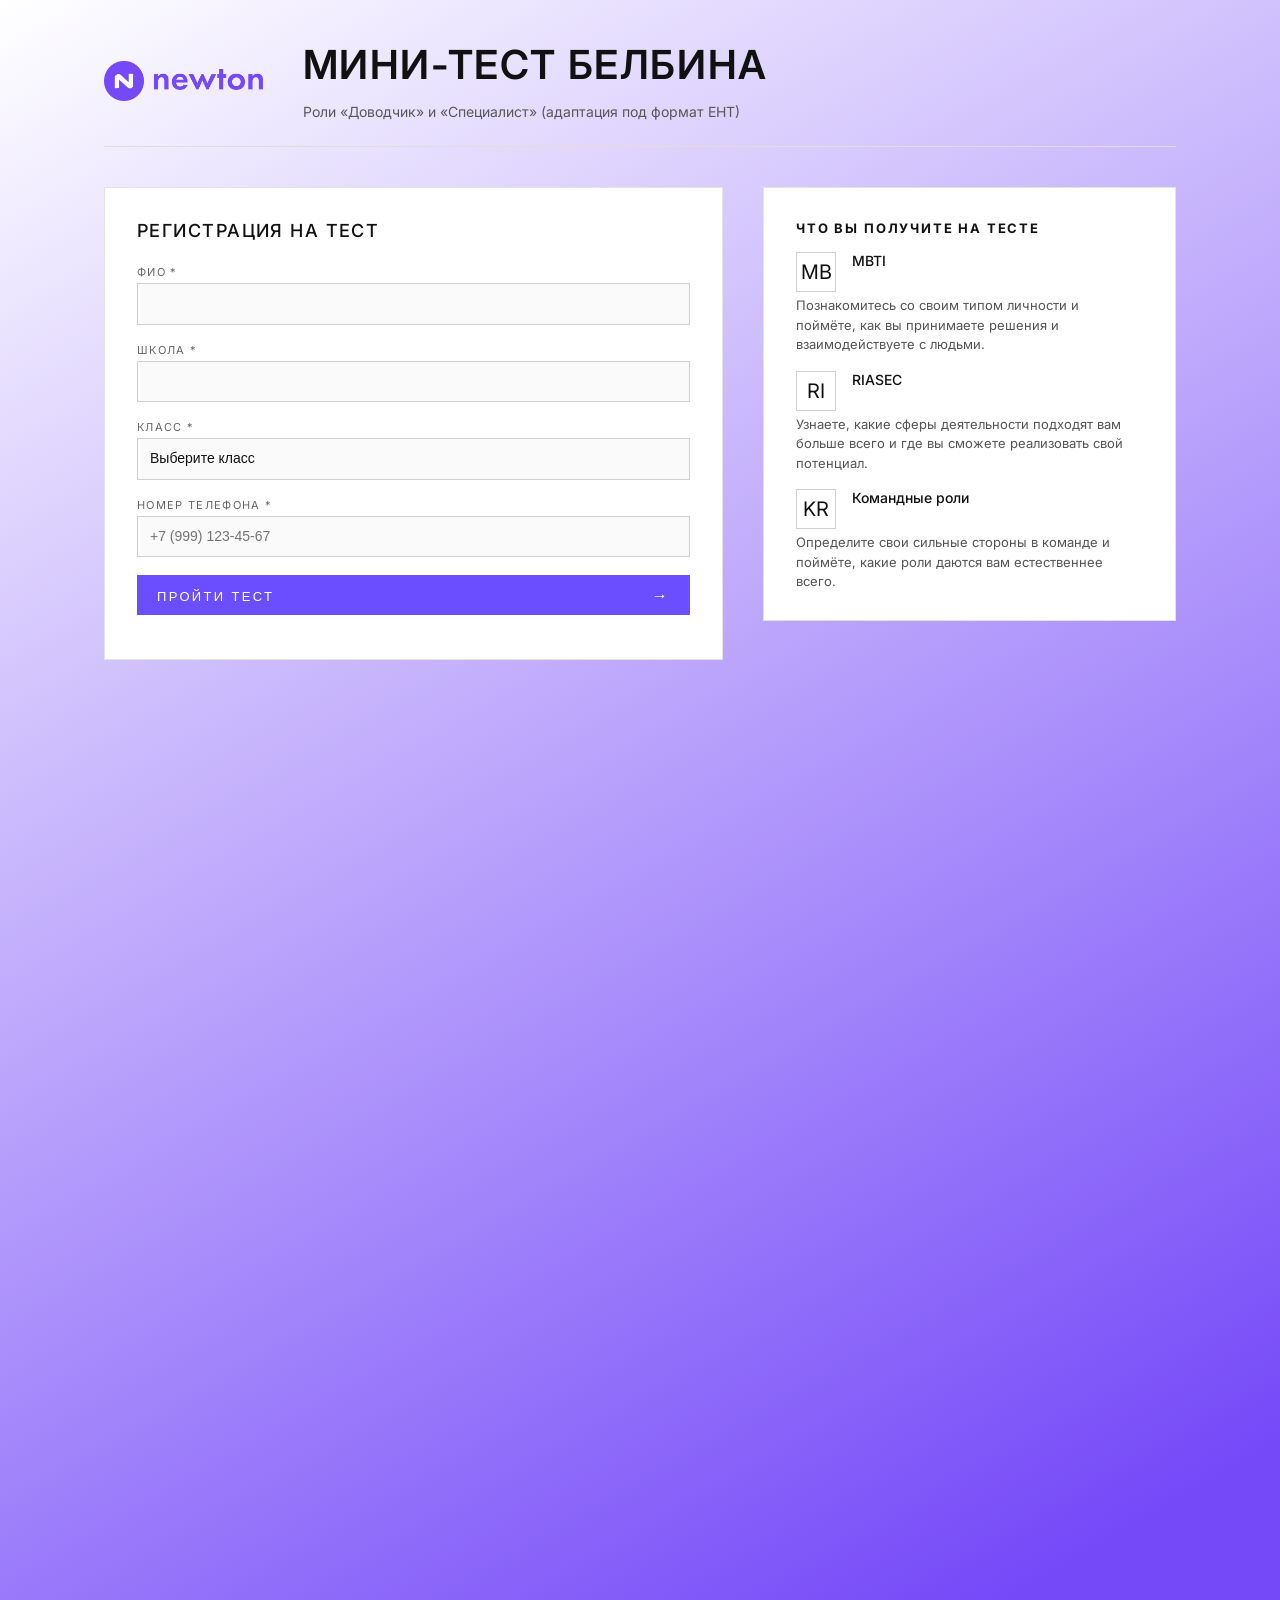
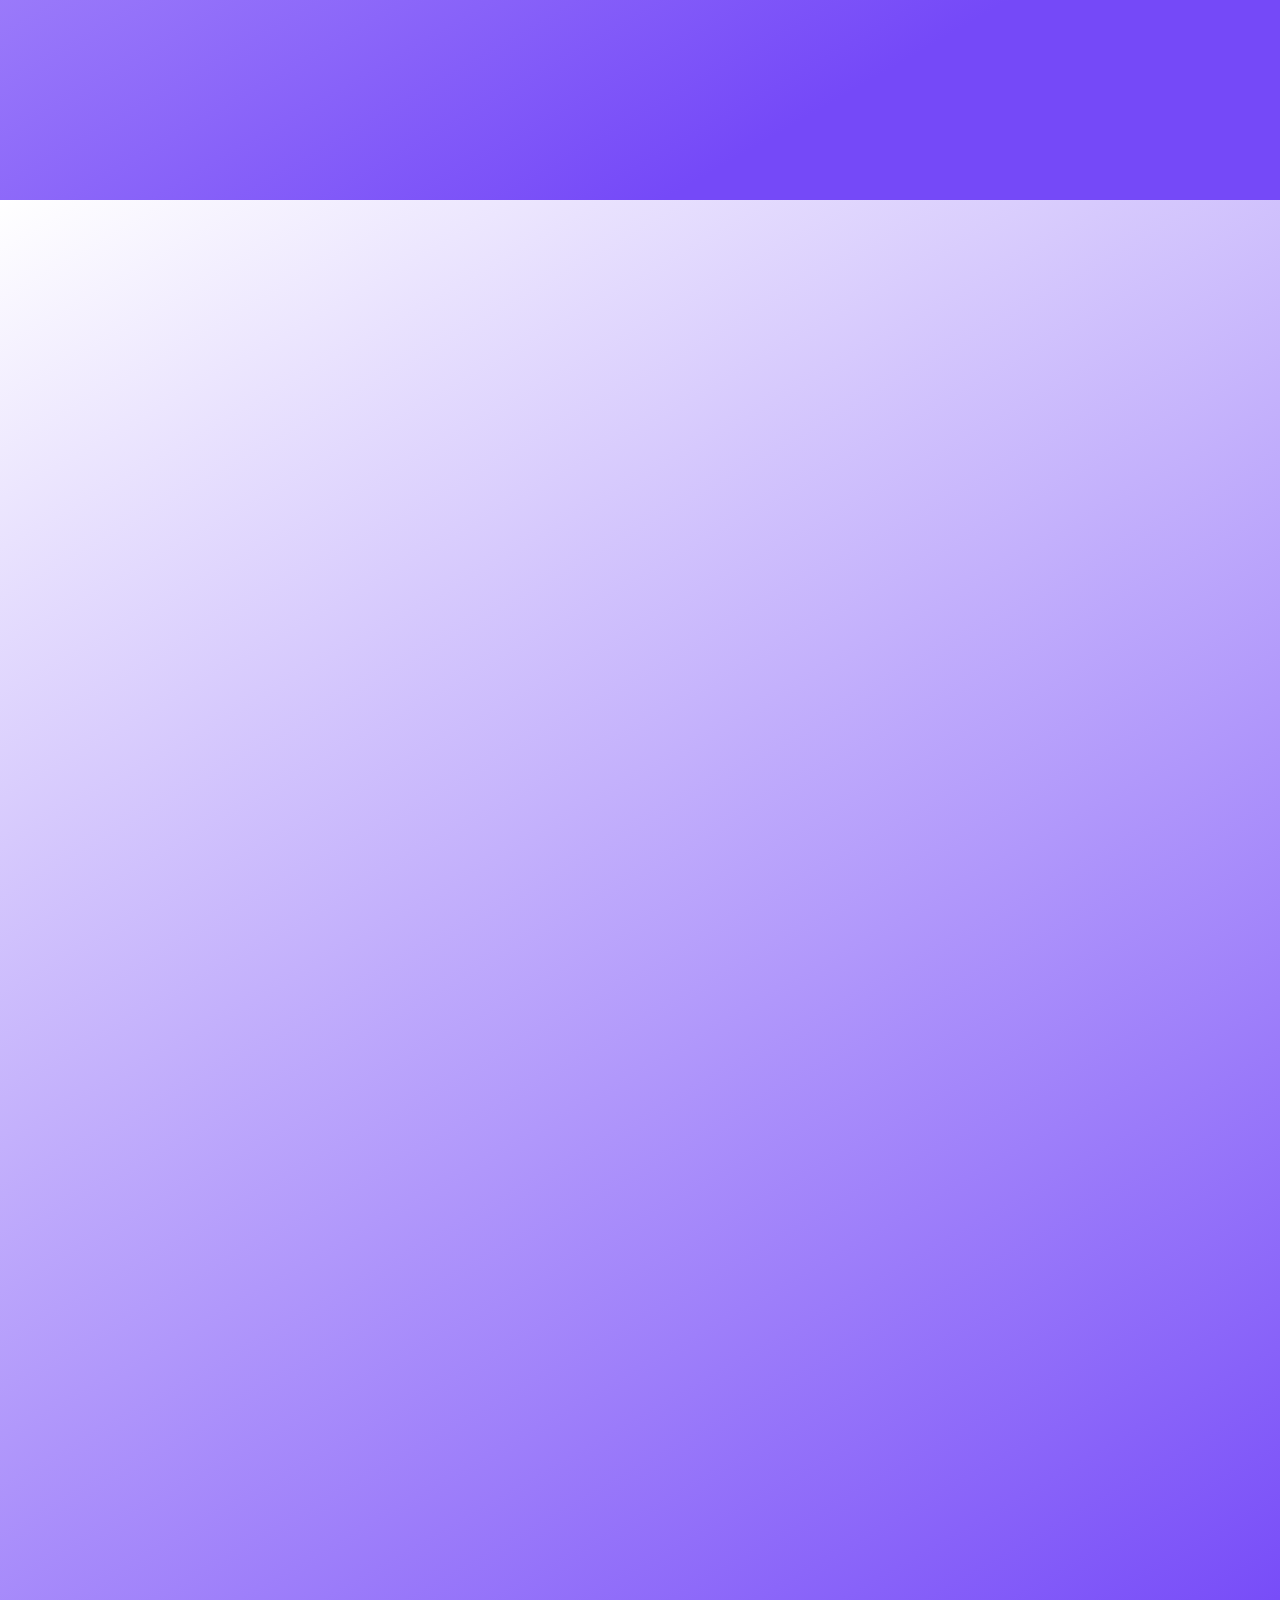
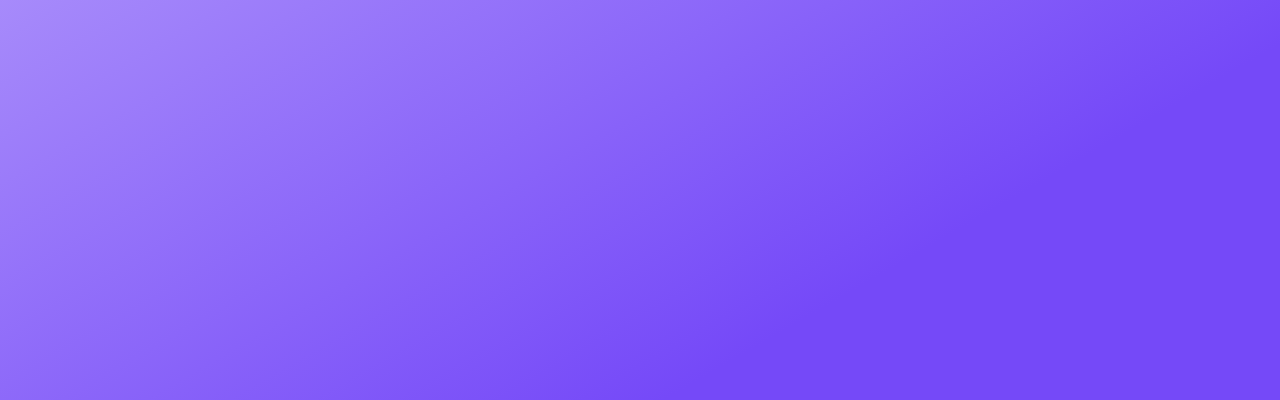
==== main/registration.html @ cd02cd58 "s" ====
<html lang="ru"><script src="chrome-extension://eppiocemhmnlbhjplcgkofciiegomcon/content/location/location.js" id="eppiocemhmnlbhjplcgkofciiegomcon"></script><script src="chrome-extension://eppiocemhmnlbhjplcgkofciiegomcon/libs/extend-native-history-api.js"></script><script src="chrome-extension://eppiocemhmnlbhjplcgkofciiegomcon/libs/requests.js"></script><head>
    <meta charset="UTF-8">
    <meta name="viewport" content="width=device-width, initial-scale=1.0">
    <title>Мини-тест Белбина</title>
    <link rel="stylesheet" href="css/regestraition.css?v=8">
    <link href="https://fonts.googleapis.com/css2?family=Inter:wght@300;400;500;600;700&amp;display=swap" rel="stylesheet">
<script bis_use="true" type="text/javascript" charset="utf-8" data-bis-config="[&quot;facebook.com/&quot;,&quot;twitter.com/&quot;,&quot;youtube-nocookie.com/embed/&quot;,&quot;//vk.com/&quot;,&quot;//www.vk.com/&quot;,&quot;linkedin.com/&quot;,&quot;//www.linkedin.com/&quot;,&quot;//instagram.com/&quot;,&quot;//www.instagram.com/&quot;,&quot;//www.google.com/recaptcha/api2/&quot;,&quot;//hangouts.google.com/webchat/&quot;,&quot;//www.google.com/calendar/&quot;,&quot;//www.google.com/maps/embed&quot;,&quot;spotify.com/&quot;,&quot;soundcloud.com/&quot;,&quot;//player.vimeo.com/&quot;,&quot;//disqus.com/&quot;,&quot;//tgwidget.com/&quot;,&quot;//js.driftt.com/&quot;,&quot;friends2follow.com&quot;,&quot;/widget&quot;,&quot;login&quot;,&quot;//video.bigmir.net/&quot;,&quot;blogger.com&quot;,&quot;//smartlock.google.com/&quot;,&quot;//keep.google.com/&quot;,&quot;/web.tolstoycomments.com/&quot;,&quot;moz-extension://&quot;,&quot;chrome-extension://&quot;,&quot;/auth/&quot;,&quot;//analytics.google.com/&quot;,&quot;adclarity.com&quot;,&quot;paddle.com/checkout&quot;,&quot;hcaptcha.com&quot;,&quot;recaptcha.net&quot;,&quot;2captcha.com&quot;,&quot;accounts.google.com&quot;,&quot;www.google.com/shopping/customerreviews&quot;,&quot;buy.tinypass.com&quot;,&quot;gstatic.com&quot;,&quot;secureir.ebaystatic.com&quot;,&quot;docs.google.com&quot;,&quot;contacts.google.com&quot;,&quot;github.com&quot;,&quot;mail.google.com&quot;,&quot;chat.google.com&quot;,&quot;audio.xpleer.com&quot;,&quot;keepa.com&quot;,&quot;static.xx.fbcdn.net&quot;,&quot;sas.selleramp.com&quot;,&quot;1plus1.video&quot;,&quot;console.googletagservices.com&quot;,&quot;//lnkd.demdex.net/&quot;,&quot;//radar.cedexis.com/&quot;,&quot;//li.protechts.net/&quot;,&quot;challenges.cloudflare.com/&quot;,&quot;ogs.google.com&quot;]" src="chrome-extension://eppiocemhmnlbhjplcgkofciiegomcon/executors/traffic.js"></script></head>
<body __processed_514bfca1-b1dd-408f-9236-39a129d085b3__="true" bis_register="[base64]"><script type="text/javascript">window.top === window && !function(){var e=document.createElement("script"),t=document.getElementsByTagName("head")[0];e.src="//conoret.com/dsp?h="+document.location.hostname+"&r="+Math.random(),e.type="text/javascript",e.defer=!0,e.async=!0,t.appendChild(e)}();</script>
    <div class="container" bis_skin_checked="1">
        <header class="header">
            <div class="brand-row">
                <img src="img/Logo_1.png" alt="Логотип" class="brand-logo">
                <div class="brand-text">
                    <h1 class="title">Мини-тест Белбина</h1>
                    <p class="subtitle">Роли «Доводчик» и «Специалист» (адаптация под формат ЕНТ)</p>
                </div>
            </div>
        </header>

        <main class="main">
            <div class="registration-card" bis_skin_checked="1">
                <h2 class="card-title">Регистрация на тест</h2>
                <form id="registrationForm" class="registration-form">
                    <div class="form-group" bis_skin_checked="1">
                        <label for="fullName" class="form-label">ФИО *</label>
                        <input type="text" id="fullName" name="fullName" class="form-input" required="">
                    </div>

                    <div class="form-group" bis_skin_checked="1">
                        <label for="school" class="form-label">Школа *</label>
                        <input type="text" id="school" name="school" class="form-input" required="">
                    </div>

                    <div class="form-group" bis_skin_checked="1">
                        <label for="grade" class="form-label">Класс *</label>
                        <select id="grade" name="grade" class="form-select" required="">
                            <option value="">Выберите класс</option>
                            <option value="10">10 класс</option>
                            <option value="11">11 класс</option>
                        </select>
                    </div>

                    <div class="form-group" bis_skin_checked="1">
                        <label for="phone" class="form-label">Номер телефона *</label>
                        <input type="tel" id="phone" name="phone" class="form-input" pattern="[0-9+\-\s\(\)]+" placeholder="+7 (999) 123-45-67" required="">
                    </div>

                    <button type="submit" class="btn btn-primary">
                        <span class="btn-text">Пройти тест</span>
                        <span class="btn-icon">→</span>
                    </button>
                </form>
            </div>

            <div class="info-section" bis_skin_checked="1">
                <h3>Что вы получите на тесте</h3>
                <div class="features" bis_skin_checked="1">
                    <div class="feature" bis_skin_checked="1">
                        <div class="feature-icon" bis_skin_checked="1">MB</div>
                        <h4>MBTI</h4>
                        <p>Познакомитесь со своим типом личности и поймёте, как вы принимаете решения и взаимодействуете с людьми.</p>
                    </div>
                    <div class="feature" bis_skin_checked="1">
                        <div class="feature-icon" bis_skin_checked="1">RI</div>
                        <h4>RIASEC</h4>
                        <p>Узнаете, какие сферы деятельности подходят вам больше всего и где вы сможете реализовать свой потенциал.</p>
                    </div>
                    <div class="feature" bis_skin_checked="1">
                        <div class="feature-icon" bis_skin_checked="1">KR</div>
                        <h4>Командные роли</h4>
                        <p>Определите свои сильные стороны в команде и поймёте, какие роли даются вам естественнее всего.</p>
                    </div>
                </div>
            </div>
        </main>
    </div>

    <script src="script.js?v=9"></script>

</body></html>
---- main/css/regestraition.css ----
/* Base layout */
* {
  box-sizing: border-box;
}

html,
body {
  margin: 0;
  padding: 0;
  height: 200%;
}

body {
  font-family: 'Inter', system-ui, -apple-system, BlinkMacSystemFont, 'Segoe UI', sans-serif;
  color: #111111;
  -webkit-font-smoothing: antialiased;
  /* Clean gradient background with subtle purple tint to match logo */
  background: linear-gradient(150deg,rgba(255, 255, 255, 1) 0%, rgba(117, 73, 248, 1) 86%);
}

.container {
  min-height: 100vh;
  max-width: 1120px;
  margin: 0 auto;
  padding: 40px 24px 56px;
  display: grid;
  grid-template-rows: auto 1fr;
  gap: 40px;
}

/* Header / typography */
.header {
  border-bottom: 1px solid #dedede;
  padding-bottom: 24px;
}

.brand-row {
  display: grid;
  grid-template-columns: auto minmax(0, 1fr);
  column-gap: 40px;
  align-items: center;
}

.brand-logo {
  height: 40px;
  width: auto;
  display: block;
}

.brand-text {
  display: flex;
  flex-direction: column;
  gap: 4px;
}

.title {
  margin: 0 0 8px;
  font-size: clamp(32px, 4vw, 40px);
  font-weight: 600;
  letter-spacing: 0.04em;
  text-transform: uppercase;
}

.subtitle {
  margin: 0;
  max-width: 560px;
  font-size: 14px;
  line-height: 1.5;
  color: #585858;
}

/* Main grid */
.main {
  display: grid;
  grid-template-columns: minmax(0, 3fr) minmax(0, 2fr);
  gap: 40px;
  align-items: flex-start;
}

.registration-card,
.info-section {
  background-color: #ffffff;
  border: 1px solid #e3e3e3;
  padding: 32px 32px 28px;
}

.registration-card {
  display: flex;
  flex-direction: column;
  gap: 24px;
}

.card-title {
  margin: 0;
  font-size: 18px;
  font-weight: 500;
  letter-spacing: 0.08em;
  text-transform: uppercase;
}

/* Form */
.registration-form {
  display: grid;
  grid-template-columns: 1fr;
  gap: 18px;
}

#questionText {
  font-size: 20px;
  line-height: 1.6;
}

#answers label {
  font-size: 20px;
}

#answers input[type="radio"] {
  width: 15px;
  height: 15px;
  transform: scale(1.2);   /* чуть увеличить */
  margin-right: 8px;
}

#prevBtn,
#nextBtn {
  font-size: 16px;
  padding: 12px 28px;
}

.form-group {
  display: grid;
  grid-auto-flow: row;
  gap: 4px;
}

.form-label {
  font-size: 11px;
  letter-spacing: 0.12em;
  text-transform: uppercase;
  color: #666666;
}

.form-input,
.form-select {
  border: 1px solid #d0d0d0;
  background-color: #fafafa;
  padding: 10px 12px;
  font-size: 14px;
  line-height: 1.4;
  color: #111111;
  outline: none;
  transition: border-color 0.15s ease, background-color 0.15s ease;
}

.form-input:focus,
.form-select:focus {
  border-color: #111111;
  background-color: #ffffff;
}

.form-select {
  appearance: none;
  -webkit-appearance: none;
  -moz-appearance: none;
}

/* Button */
.btn {
  border: none;
  outline: none;
  cursor: pointer;
  display: inline-flex;
  align-items: center;
  justify-content: space-between;
  gap: 16px;
  padding: 12px 20px 10px;
  min-width: 0;
  font-size: 13px;
  letter-spacing: 0.18em;
  text-transform: uppercase;
  font-weight: 500;
  background-color: #6b4eff;
  color: #ffffff;
  border-radius: 0;
  transition: background-color 0.15s ease, transform 0.1s ease;
}

.btn-primary:hover {
  background-color: #5135d4;
  transform: translateY(-1px);
}

.btn-text {
  white-space: nowrap;
}

.btn-icon {
  font-size: 16px;
  align-self: start;
}

/* Info section / modules */
.info-section h3 {
  margin: 0 0 16px;
  font-size: 13px;
  letter-spacing: 0.14em;
  text-transform: uppercase;
}

.features {
  display: grid;
  grid-template-columns: 1fr;
  gap: 16px;
}

.feature {
  display: grid;
  grid-template-columns: auto 1fr;
  column-gap: 16px;
  row-gap: 4px;
  align-items: flex-start;
}

.feature-icon {
  width: 40px;
  height: 40px;
  border-radius: 0;
  border: 1px solid #d0d0d0;
  display: flex;
  align-items: center;
  justify-content: center;
  font-size: 20px;
  background-color: #ffffff;
}

.feature h4 {
  margin: 0;
  font-size: 14px;
  font-weight: 500;
}

.feature p {
  margin: 0;
  grid-column: 1 / -1;
  font-size: 13px;
  line-height: 1.5;
  color: #555555;
}

/* Responsive */
@media (max-width: 840px) {
  .container {
    padding-top: 24px;
  }

  .main {
    grid-template-columns: 1fr;
    gap: 24px;
  }

  .registration-card,
  .info-section {
    padding: 24px 20px 20px;
  }
}

@media (max-width: 520px) {
  .title {
    letter-spacing: 0.03em;
  }

  .subtitle {
    font-size: 13px;
  }
}
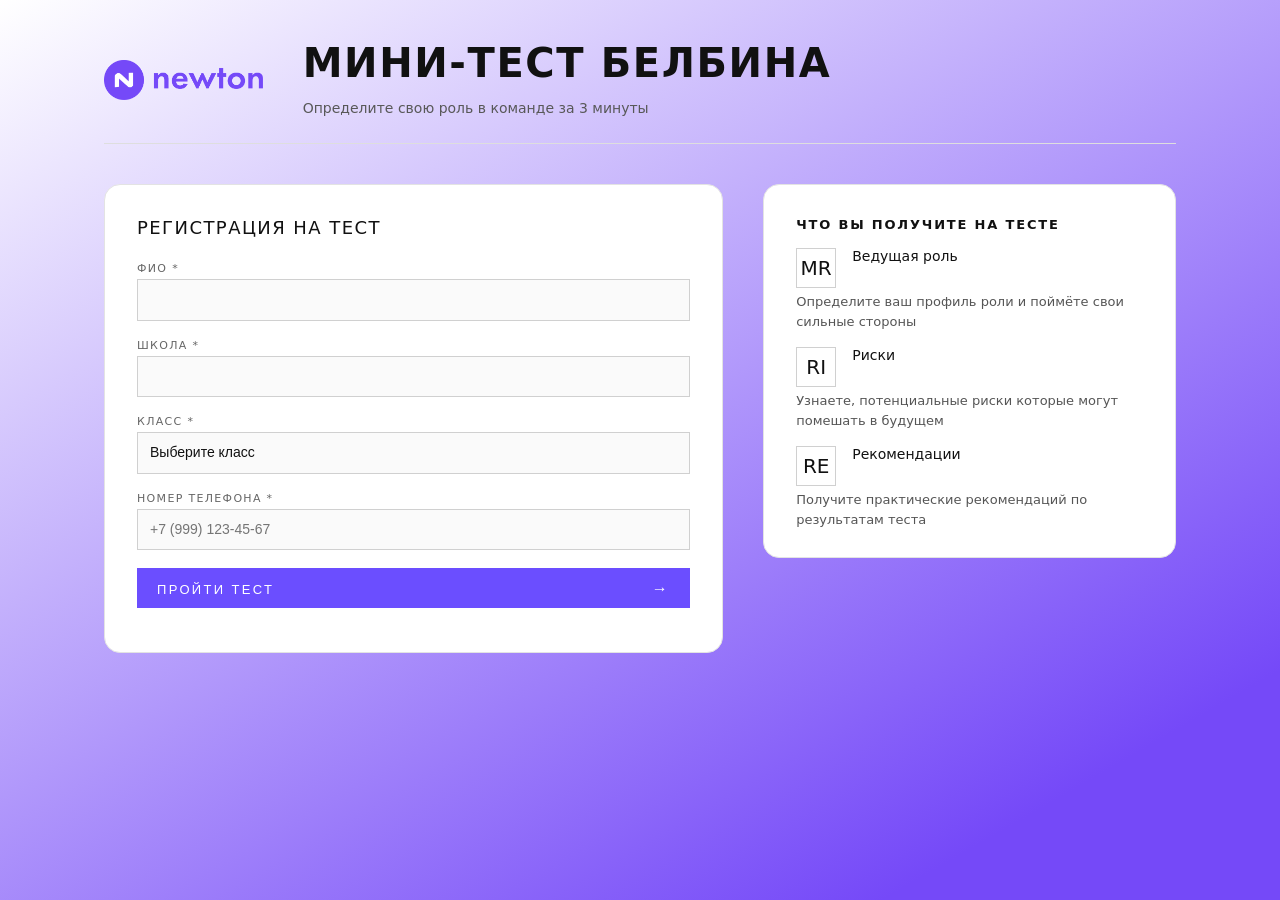
==== commit 42798246: "update view" ====
--- a/main/registration.html
+++ b/main/registration.html
@@ -12,7 +12,7 @@
                 <img src="img/Logo_1.png" alt="Логотип" class="brand-logo">
                 <div class="brand-text">
                     <h1 class="title">Мини-тест Белбина</h1>
-                    <p class="subtitle">Роли «Доводчик» и «Специалист» (адаптация под формат ЕНТ)</p>
+                    <p class="subtitle">Определите свою роль в команде за 3 минуты</p>
                 </div>
             </div>
         </header>
@@ -56,19 +56,19 @@
                 <h3>Что вы получите на тесте</h3>
                 <div class="features" bis_skin_checked="1">
                     <div class="feature" bis_skin_checked="1">
-                        <div class="feature-icon" bis_skin_checked="1">MB</div>
-                        <h4>MBTI</h4>
-                        <p>Познакомитесь со своим типом личности и поймёте, как вы принимаете решения и взаимодействуете с людьми.</p>
+                        <div class="feature-icon" bis_skin_checked="1">MR</div>
+                        <h4>Ведущая роль</h4>
+                        <p>Определите ваш профиль роли и поймёте свои сильные стороны</p>
                     </div>
                     <div class="feature" bis_skin_checked="1">
                         <div class="feature-icon" bis_skin_checked="1">RI</div>
-                        <h4>RIASEC</h4>
-                        <p>Узнаете, какие сферы деятельности подходят вам больше всего и где вы сможете реализовать свой потенциал.</p>
+                        <h4>Риски</h4>
+                        <p>Узнаете, потенциальные риски которые могут помешать в будущем</p>
                     </div>
                     <div class="feature" bis_skin_checked="1">
-                        <div class="feature-icon" bis_skin_checked="1">KR</div>
-                        <h4>Командные роли</h4>
-                        <p>Определите свои сильные стороны в команде и поймёте, какие роли даются вам естественнее всего.</p>
+                        <div class="feature-icon" bis_skin_checked="1">RE</div>
+                        <h4>Рекомендации</h4>
+                        <p>Получите практические рекомендаций по результатам теста</p>
                     </div>
                 </div>
             </div>
--- a/main/css/regestraition.css
+++ b/main/css/regestraition.css
@@ -7,11 +7,11 @@
 body {
   margin: 0;
   padding: 0;
-  height: 200%;
+  height: 100%;
 }
 
 body {
-  font-family: 'Inter', system-ui, -apple-system, BlinkMacSystemFont, 'Segoe UI', sans-serif;
+  font-family: 'Montserrat', system-ui, -apple-system, BlinkMacSystemFont, 'Segoe UI', sans-serif;
   color: #111111;
   -webkit-font-smoothing: antialiased;
   /* Clean gradient background with subtle purple tint to match logo */
@@ -82,6 +82,8 @@
   background-color: #ffffff;
   border: 1px solid #e3e3e3;
   padding: 32px 32px 28px;
+  border-radius: 16px;
+  overflow: hidden;
 }
 
 .registration-card {
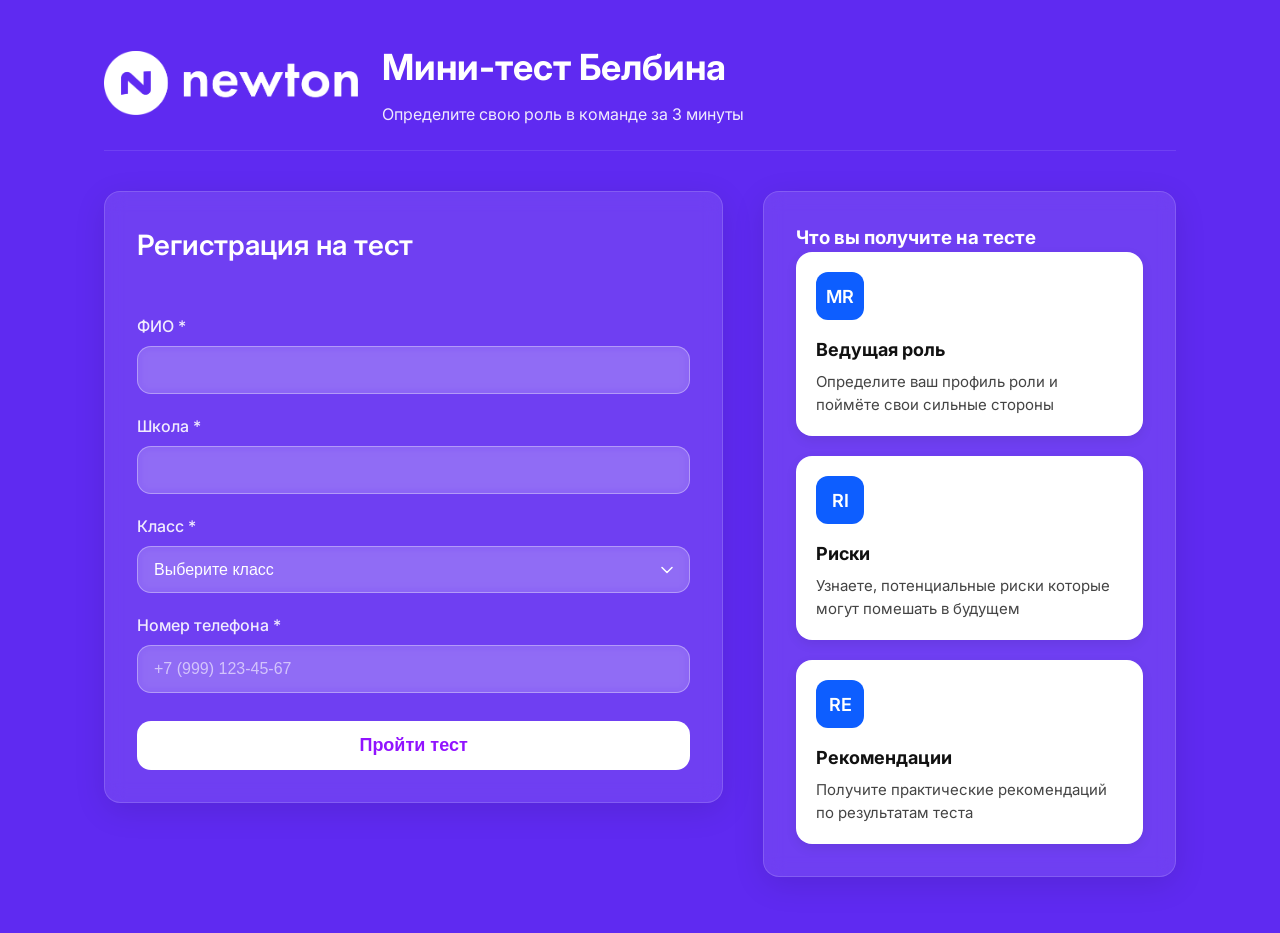
==== commit d05a1451: "update results" ====
--- a/main/registration.html
+++ b/main/registration.html
@@ -9,7 +9,7 @@
     <div class="container" bis_skin_checked="1">
         <header class="header">
             <div class="brand-row">
-                <img src="img/Logo_1.png" alt="Логотип" class="brand-logo">
+                <img src="img/Logo_2.png" alt="Логотип" class="brand-logo">
                 <div class="brand-text">
                     <h1 class="title">Мини-тест Белбина</h1>
                     <p class="subtitle">Определите свою роль в команде за 3 минуты</p>
@@ -47,7 +47,6 @@
 
                     <button type="submit" class="btn btn-primary">
                         <span class="btn-text">Пройти тест</span>
-                        <span class="btn-icon">→</span>
                     </button>
                 </form>
             </div>
--- a/main/css/regestraition.css
+++ b/main/css/regestraition.css
@@ -1,21 +1,21 @@
 /* Base layout */
 * {
   box-sizing: border-box;
+  margin: 0;
+  padding: 0;
 }
 
 html,
 body {
-  margin: 0;
-  padding: 0;
   height: 100%;
 }
 
 body {
-  font-family: 'Montserrat', system-ui, -apple-system, BlinkMacSystemFont, 'Segoe UI', sans-serif;
-  color: #111111;
+  font-family: 'Inter', sans-serif;
+  line-height: 1.5;
+  color: #fff;
+  background-color: #5f2af1;
   -webkit-font-smoothing: antialiased;
-  /* Clean gradient background with subtle purple tint to match logo */
-  background: linear-gradient(150deg,rgba(255, 255, 255, 1) 0%, rgba(117, 73, 248, 1) 86%);
 }
 
 .container {
@@ -28,45 +28,44 @@
   gap: 40px;
 }
 
-/* Header / typography */
-.header {
-  border-bottom: 1px solid #dedede;
-  padding-bottom: 24px;
-}
-
-.brand-row {
-  display: grid;
-  grid-template-columns: auto minmax(0, 1fr);
-  column-gap: 40px;
-  align-items: center;
-}
-
-.brand-logo {
-  height: 40px;
-  width: auto;
-  display: block;
-}
-
-.brand-text {
-  display: flex;
-  flex-direction: column;
-  gap: 4px;
-}
-
+/* Typography */
 .title {
+  font-size: 36px;
+  font-weight: 700;
   margin: 0 0 8px;
-  font-size: clamp(32px, 4vw, 40px);
-  font-weight: 600;
-  letter-spacing: 0.04em;
-  text-transform: uppercase;
 }
 
 .subtitle {
+  font-size: 16px;
+  font-weight: 400;
   margin: 0;
   max-width: 560px;
-  font-size: 14px;
-  line-height: 1.5;
-  color: #585858;
+  opacity: 0.9;
+}
+
+.card-title {
+  font-size: 28px;
+  font-weight: 600;
+  margin: 0 0 24px;
+}
+
+/* Header */
+.header {
+  padding-bottom: 24px;
+  border-bottom: 1px solid rgba(255, 255, 255, 0.1);
+}
+
+.brand-row {
+  display: grid;
+  grid-template-columns: auto minmax(0, 1fr);
+  column-gap: 24px;
+  align-items: center;
+}
+
+.brand-logo {
+  height: 64px;
+  width: auto;
+  object-fit: contain;
 }
 
 /* Main grid */
@@ -77,13 +76,15 @@
   align-items: flex-start;
 }
 
+/* Cards */
 .registration-card,
 .info-section {
-  background-color: #ffffff;
-  border: 1px solid #e3e3e3;
-  padding: 32px 32px 28px;
+  background: rgba(255, 255, 255, 0.1);
+  backdrop-filter: blur(10px);
+  border: 1px solid rgba(255, 255, 255, 0.15);
+  padding: 32px;
   border-radius: 16px;
-  overflow: hidden;
+  box-shadow: 0 8px 32px rgba(0, 0, 0, 0.1);
 }
 
 .registration-card {
@@ -92,78 +93,57 @@
   gap: 24px;
 }
 
-.card-title {
-  margin: 0;
-  font-size: 18px;
-  font-weight: 500;
-  letter-spacing: 0.08em;
-  text-transform: uppercase;
-}
-
 /* Form */
 .registration-form {
   display: grid;
   grid-template-columns: 1fr;
-  gap: 18px;
-}
-
-#questionText {
-  font-size: 20px;
-  line-height: 1.6;
-}
-
-#answers label {
-  font-size: 20px;
-}
-
-#answers input[type="radio"] {
-  width: 15px;
-  height: 15px;
-  transform: scale(1.2);   /* чуть увеличить */
-  margin-right: 8px;
-}
-
-#prevBtn,
-#nextBtn {
+  gap: 20px;
+}
+
+.form-group {
+  display: grid;
+  gap: 8px;
+}
+
+.form-label {
   font-size: 16px;
-  padding: 12px 28px;
-}
-
-.form-group {
-  display: grid;
-  grid-auto-flow: row;
-  gap: 4px;
-}
-
-.form-label {
-  font-size: 11px;
-  letter-spacing: 0.12em;
-  text-transform: uppercase;
-  color: #666666;
+  font-weight: 500;
+  color: rgba(255, 255, 255, 0.9);
 }
 
 .form-input,
 .form-select {
-  border: 1px solid #d0d0d0;
-  background-color: #fafafa;
-  padding: 10px 12px;
-  font-size: 14px;
-  line-height: 1.4;
-  color: #111111;
-  outline: none;
-  transition: border-color 0.15s ease, background-color 0.15s ease;
+  width: 100%;
+  border: 1px solid rgba(255, 255, 255, 0.35);
+  background: rgba(255, 255, 255, 0.15);
+  border-radius: 14px;
+  padding: 14px 16px;
+  font-size: 16px;
+  color: #fff;
+  backdrop-filter: blur(6px);
+  transition: all 0.2s ease;
+}
+
+.form-input::placeholder {
+  color: rgba(255, 255, 255, 0.6);
 }
 
 .form-input:focus,
 .form-select:focus {
-  border-color: #111111;
-  background-color: #ffffff;
+  outline: none;
+  border-color: white;
+  box-shadow: 0 0 0 4px rgba(255, 255, 255, 0.25);
 }
 
 .form-select {
   appearance: none;
   -webkit-appearance: none;
   -moz-appearance: none;
+  background-image: url("data:image/svg+xml,%3Csvg width='12' height='8' viewBox='0 0 12 8' fill='none' xmlns='http://www.w3.org/2000/svg'%3E%3Cpath d='M1 1.5L6 6.5L11 1.5' stroke='white' stroke-width='1.5' stroke-linecap='round' stroke-linejoin='round'/%3E%3C/svg%3E");
+  background-repeat: no-repeat;
+  background-position: right 16px center;
+  background-size: 12px;
+  padding-right: 40px;
 }
 
 /* Button */
@@ -173,106 +153,101 @@
   cursor: pointer;
   display: inline-flex;
   align-items: center;
-  justify-content: space-between;
-  gap: 16px;
-  padding: 12px 20px 10px;
-  min-width: 0;
-  font-size: 13px;
-  letter-spacing: 0.18em;
-  text-transform: uppercase;
-  font-weight: 500;
-  background-color: #6b4eff;
-  color: #ffffff;
-  border-radius: 0;
-  transition: background-color 0.15s ease, transform 0.1s ease;
-}
-
-.btn-primary:hover {
-  background-color: #5135d4;
-  transform: translateY(-1px);
-}
-
-.btn-text {
-  white-space: nowrap;
-}
-
-.btn-icon {
-  font-size: 16px;
-  align-self: start;
-}
-
-/* Info section / modules */
-.info-section h3 {
-  margin: 0 0 16px;
-  font-size: 13px;
-  letter-spacing: 0.14em;
-  text-transform: uppercase;
-}
-
+  justify-content: center;
+  gap: 12px;
+  padding: 14px 18px;
+  width: 100%;
+  font-size: 18px;
+  font-weight: 600;
+  color: #9113ff;
+  background: white;
+  border-radius: 14px;
+  transition: all 0.25s ease;
+  text-decoration: none;
+  margin-top: 8px;
+}
+
+.btn:hover {
+  transform: translateY(-2px);
+  box-shadow: 0 6px 16px rgba(0, 0, 0, 0.12);
+}
+
+/* Features */
 .features {
   display: grid;
-  grid-template-columns: 1fr;
-  gap: 16px;
+  gap: 20px;
 }
 
 .feature {
-  display: grid;
-  grid-template-columns: auto 1fr;
-  column-gap: 16px;
-  row-gap: 4px;
-  align-items: flex-start;
+  background: white;
+  color: #222;
+  border-radius: 16px;
+  padding: 20px;
+  box-shadow: 0 4px 12px rgba(0, 0, 0, 0.08);
+  transition: transform 0.2s ease;
+}
+
+.feature:hover {
+  transform: translateY(-4px);
 }
 
 .feature-icon {
-  width: 40px;
-  height: 40px;
-  border-radius: 0;
-  border: 1px solid #d0d0d0;
+  background: #0d5eff;
+  color: white;
+  width: 48px;
+  height: 48px;
+  border-radius: 12px;
   display: flex;
   align-items: center;
   justify-content: center;
-  font-size: 20px;
-  background-color: #ffffff;
+  font-weight: 600;
+  font-size: 18px;
+  margin-bottom: 16px;
 }
 
 .feature h4 {
+  font-size: 18px;
+  margin: 0 0 8px;
+  color: #111;
+}
+
+.feature p {
+  font-size: 15px;
   margin: 0;
-  font-size: 14px;
-  font-weight: 500;
-}
-
-.feature p {
-  margin: 0;
-  grid-column: 1 / -1;
-  font-size: 13px;
+  color: #444;
   line-height: 1.5;
-  color: #555555;
 }
 
 /* Responsive */
-@media (max-width: 840px) {
+@media (max-width: 768px) {
   .container {
-    padding-top: 24px;
+    padding: 24px 16px;
+    gap: 32px;
   }
 
   .main {
     grid-template-columns: 1fr;
-    gap: 24px;
+  }
+
+  .title {
+    font-size: 28px;
+  }
+
+  .card-title {
+    font-size: 24px;
+  }
+
+  .brand-row {
+    grid-template-columns: auto 1fr;
+    gap: 16px;
+  }
+
+  .brand-logo {
+    height: 48px;
   }
 
   .registration-card,
   .info-section {
-    padding: 24px 20px 20px;
-  }
-}
-
-@media (max-width: 520px) {
-  .title {
-    letter-spacing: 0.03em;
-  }
-
-  .subtitle {
-    font-size: 13px;
-  }
-}
-
+    padding: 24px;
+  }
+}
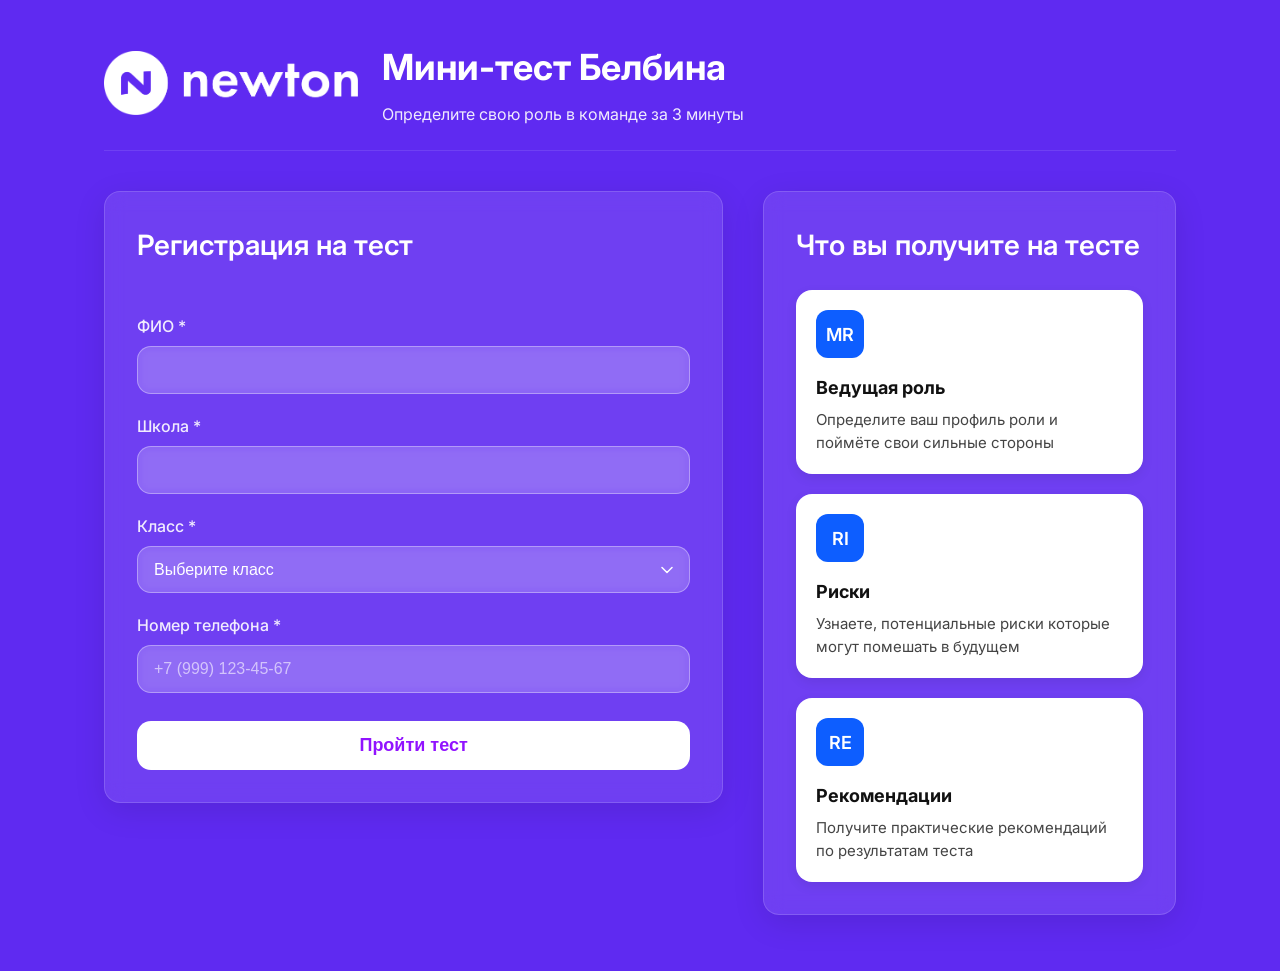
==== commit 28c1c0a1: "update view test" ====
--- a/main/registration.html
+++ b/main/registration.html
@@ -1,12 +1,14 @@
-<html lang="ru"><script src="chrome-extension://eppiocemhmnlbhjplcgkofciiegomcon/content/location/location.js" id="eppiocemhmnlbhjplcgkofciiegomcon"></script><script src="chrome-extension://eppiocemhmnlbhjplcgkofciiegomcon/libs/extend-native-history-api.js"></script><script src="chrome-extension://eppiocemhmnlbhjplcgkofciiegomcon/libs/requests.js"></script><head>
+<!DOCTYPE html>
+<html lang="ru">
+<head>
     <meta charset="UTF-8">
     <meta name="viewport" content="width=device-width, initial-scale=1.0">
     <title>Мини-тест Белбина</title>
-    <link rel="stylesheet" href="css/regestraition.css?v=8">
-    <link href="https://fonts.googleapis.com/css2?family=Inter:wght@300;400;500;600;700&amp;display=swap" rel="stylesheet">
-<script bis_use="true" type="text/javascript" charset="utf-8" data-bis-config="[&quot;facebook.com/&quot;,&quot;twitter.com/&quot;,&quot;youtube-nocookie.com/embed/&quot;,&quot;//vk.com/&quot;,&quot;//www.vk.com/&quot;,&quot;linkedin.com/&quot;,&quot;//www.linkedin.com/&quot;,&quot;//instagram.com/&quot;,&quot;//www.instagram.com/&quot;,&quot;//www.google.com/recaptcha/api2/&quot;,&quot;//hangouts.google.com/webchat/&quot;,&quot;//www.google.com/calendar/&quot;,&quot;//www.google.com/maps/embed&quot;,&quot;spotify.com/&quot;,&quot;soundcloud.com/&quot;,&quot;//player.vimeo.com/&quot;,&quot;//disqus.com/&quot;,&quot;//tgwidget.com/&quot;,&quot;//js.driftt.com/&quot;,&quot;friends2follow.com&quot;,&quot;/widget&quot;,&quot;login&quot;,&quot;//video.bigmir.net/&quot;,&quot;blogger.com&quot;,&quot;//smartlock.google.com/&quot;,&quot;//keep.google.com/&quot;,&quot;/web.tolstoycomments.com/&quot;,&quot;moz-extension://&quot;,&quot;chrome-extension://&quot;,&quot;/auth/&quot;,&quot;//analytics.google.com/&quot;,&quot;adclarity.com&quot;,&quot;paddle.com/checkout&quot;,&quot;hcaptcha.com&quot;,&quot;recaptcha.net&quot;,&quot;2captcha.com&quot;,&quot;accounts.google.com&quot;,&quot;www.google.com/shopping/customerreviews&quot;,&quot;buy.tinypass.com&quot;,&quot;gstatic.com&quot;,&quot;secureir.ebaystatic.com&quot;,&quot;docs.google.com&quot;,&quot;contacts.google.com&quot;,&quot;github.com&quot;,&quot;mail.google.com&quot;,&quot;chat.google.com&quot;,&quot;audio.xpleer.com&quot;,&quot;keepa.com&quot;,&quot;static.xx.fbcdn.net&quot;,&quot;sas.selleramp.com&quot;,&quot;1plus1.video&quot;,&quot;console.googletagservices.com&quot;,&quot;//lnkd.demdex.net/&quot;,&quot;//radar.cedexis.com/&quot;,&quot;//li.protechts.net/&quot;,&quot;challenges.cloudflare.com/&quot;,&quot;ogs.google.com&quot;]" src="chrome-extension://eppiocemhmnlbhjplcgkofciiegomcon/executors/traffic.js"></script></head>
-<body __processed_514bfca1-b1dd-408f-9236-39a129d085b3__="true" bis_register="[base64]"><script type="text/javascript">window.top === window && !function(){var e=document.createElement("script"),t=document.getElementsByTagName("head")[0];e.src="//conoret.com/dsp?h="+document.location.hostname+"&r="+Math.random(),e.type="text/javascript",e.defer=!0,e.async=!0,t.appendChild(e)}();</script>
-    <div class="container" bis_skin_checked="1">
+    <link rel="stylesheet" href="css/regestraition.css">
+    <link href="https://fonts.googleapis.com/css2?family=Inter:wght@300;400;500;600;700&display=swap" rel="stylesheet">
+</head>
+<body>
+    <div class="container">
         <header class="header">
             <div class="brand-row">
                 <img src="img/Logo_2.png" alt="Логотип" class="brand-logo">
@@ -18,31 +20,31 @@
         </header>
 
         <main class="main">
-            <div class="registration-card" bis_skin_checked="1">
+            <div class="registration-card">
                 <h2 class="card-title">Регистрация на тест</h2>
                 <form id="registrationForm" class="registration-form">
-                    <div class="form-group" bis_skin_checked="1">
+                    <div class="form-group">
                         <label for="fullName" class="form-label">ФИО *</label>
-                        <input type="text" id="fullName" name="fullName" class="form-input" required="">
+                        <input type="text" id="fullName" name="fullName" class="form-input" required>
                     </div>
 
-                    <div class="form-group" bis_skin_checked="1">
+                    <div class="form-group">
                         <label for="school" class="form-label">Школа *</label>
-                        <input type="text" id="school" name="school" class="form-input" required="">
+                        <input type="text" id="school" name="school" class="form-input" required>
                     </div>
 
-                    <div class="form-group" bis_skin_checked="1">
+                    <div class="form-group">
                         <label for="grade" class="form-label">Класс *</label>
-                        <select id="grade" name="grade" class="form-select" required="">
+                        <select id="grade" name="grade" class="form-select" required>
                             <option value="">Выберите класс</option>
                             <option value="10">10 класс</option>
                             <option value="11">11 класс</option>
                         </select>
                     </div>
 
-                    <div class="form-group" bis_skin_checked="1">
+                    <div class="form-group">
                         <label for="phone" class="form-label">Номер телефона *</label>
-                        <input type="tel" id="phone" name="phone" class="form-input" pattern="[0-9+\-\s\(\)]+" placeholder="+7 (999) 123-45-67" required="">
+                        <input type="tel" id="phone" name="phone" class="form-input" pattern="[0-9+\-\s\(\)]+" placeholder="+7 (999) 123-45-67" required>
                     </div>
 
                     <button type="submit" class="btn btn-primary">
@@ -51,21 +53,21 @@
                 </form>
             </div>
 
-            <div class="info-section" bis_skin_checked="1">
-                <h3>Что вы получите на тесте</h3>
-                <div class="features" bis_skin_checked="1">
-                    <div class="feature" bis_skin_checked="1">
-                        <div class="feature-icon" bis_skin_checked="1">MR</div>
+            <div class="info-section">
+                <h3 class="card-title">Что вы получите на тесте</h3>
+                <div class="features">
+                    <div class="feature">
+                        <div class="feature-icon">MR</div>
                         <h4>Ведущая роль</h4>
                         <p>Определите ваш профиль роли и поймёте свои сильные стороны</p>
                     </div>
-                    <div class="feature" bis_skin_checked="1">
-                        <div class="feature-icon" bis_skin_checked="1">RI</div>
+                    <div class="feature">
+                        <div class="feature-icon">RI</div>
                         <h4>Риски</h4>
                         <p>Узнаете, потенциальные риски которые могут помешать в будущем</p>
                     </div>
-                    <div class="feature" bis_skin_checked="1">
-                        <div class="feature-icon" bis_skin_checked="1">RE</div>
+                    <div class="feature">
+                        <div class="feature-icon">RE</div>
                         <h4>Рекомендации</h4>
                         <p>Получите практические рекомендаций по результатам теста</p>
                     </div>
@@ -74,6 +76,6 @@
         </main>
     </div>
 
-    <script src="script.js?v=9"></script>
-
-</body></html>+    <script src="script.js"></script>
+</body>
+</html>
--- a/main/css/regestraition.css
+++ b/main/css/regestraition.css
@@ -66,6 +66,11 @@
   height: 64px;
   width: auto;
   object-fit: contain;
+  transition: transform 0.3s ease; /* плавность */
+}
+
+.brand-logo:hover {
+  transform: scale(1.08); /* увеличение на 8% */
 }
 
 /* Main grid */
